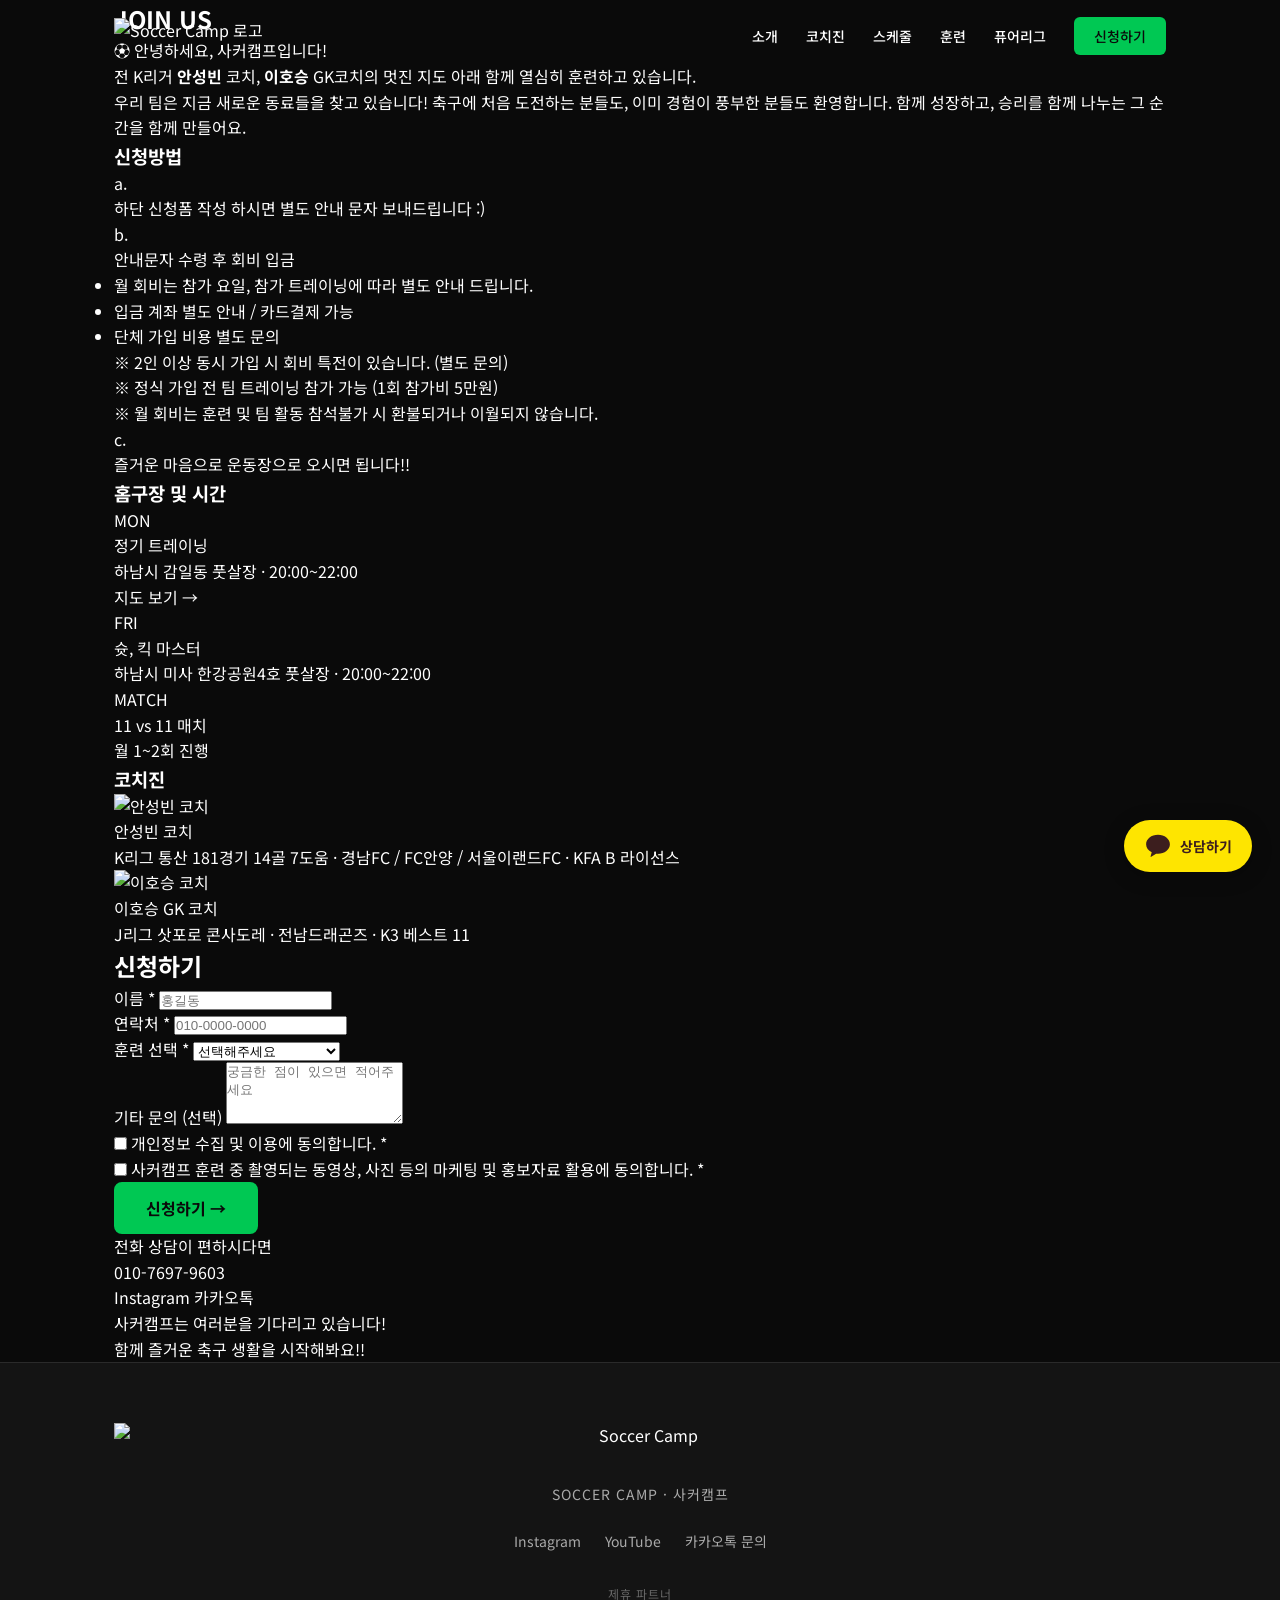
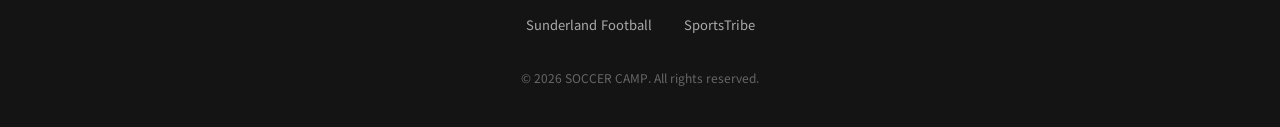
==== apply.html @ 2996419d "Create apply.html" ====
<!DOCTYPE html>
<html lang="ko">
<head>
  <meta charset="UTF-8">
  <meta name="viewport" content="width=device-width, initial-scale=1.0">
  <meta name="description" content="사커캠프 신청하기 - K리그·J리그 출신 코치진과 함께하는 아마추어 축구 트레이닝">
  <meta property="og:title" content="사커캠프 신청하기">
  <meta property="og:description" content="전 K리거 안성빈 코치, 이호승 GK코치의 멋진 지도 아래 함께 훈련하세요.">
  <title>신청하기 - SOCCER CAMP 2026</title>

  <link rel="preconnect" href="https://fonts.googleapis.com">
  <link rel="preconnect" href="https://fonts.gstatic.com" crossorigin>
  <link href="https://fonts.googleapis.com/css2?family=Bebas+Neue&family=Noto+Sans+KR:wght@300;400;500;700;900&display=swap" rel="stylesheet">
  <link rel="stylesheet" href="assets/css/style.css">
</head>
<body>

  <!-- ========== HEADER ========== -->
  <header class="header scrolled" id="header">
    <div class="container header-inner">
      <a href="index.html" class="logo">
        <img
          src="https://res.cloudinary.com/dgdg7vrwr/image/upload/h_40,f_auto,q_auto/soccer_camp-logos_vfuhl1.jpg"
          alt="Soccer Camp 로고"
          height="40"
        >
      </a>
      <button class="mobile-menu-btn" id="mobileMenuBtn" aria-label="메뉴 열기">
        <span></span><span></span><span></span>
      </button>
      <nav class="nav" id="mainNav">
        <a href="index.html#about">소개</a>
        <a href="index.html#coaches">코치진</a>
        <a href="index.html#schedule">스케줄</a>
        <a href="index.html#training">훈련</a>
        <a href="pure-league.html">퓨어리그</a>
        <a href="apply.html" class="nav-cta">신청하기</a>
      </nav>
    </div>
  </header>

  <!-- ========== PAGE CONTENT ========== -->
  <main class="apply-page">

    <!-- 상단 안내 -->
    <section class="apply-intro">
      <div class="container">
        <h1 class="apply-page-title">JOIN US</h1>
        <div class="apply-greeting">
          <p>⚽ 안녕하세요, 사커캠프입니다!</p>
          <p>전 K리거 <strong>안성빈</strong> 코치, <strong>이호승</strong> GK코치의 멋진 지도 아래 함께 열심히 훈련하고 있습니다.</p>
          <p>우리 팀은 지금 새로운 동료들을 찾고 있습니다! 축구에 처음 도전하는 분들도, 이미 경험이 풍부한 분들도 환영합니다. 함께 성장하고, 승리를 함께 나누는 그 순간을 함께 만들어요.</p>
        </div>
      </div>
    </section>

    <!-- 신청 방법 + 안내 -->
    <section class="apply-info">
      <div class="container">
        <div class="info-grid">

          <!-- 좌측: 안내 정보 -->
          <div class="info-left">

            <div class="info-block">
              <h3 class="info-heading">신청방법</h3>
              <div class="info-steps">
                <div class="info-step">
                  <span class="step-label">a.</span>
                  <p>하단 신청폼 작성 하시면 별도 안내 문자 보내드립니다 :)</p>
                </div>
                <div class="info-step">
                  <span class="step-label">b.</span>
                  <div>
                    <p>안내문자 수령 후 회비 입금</p>
                    <ul class="info-detail">
                      <li>월 회비는 참가 요일, 참가 트레이닝에 따라 별도 안내 드립니다.</li>
                      <li>입금 계좌 별도 안내 / 카드결제 가능</li>
                      <li>단체 가입 비용 별도 문의</li>
                    </ul>
                    <div class="info-notes">
                      <p>※ 2인 이상 동시 가입 시 회비 특전이 있습니다. (별도 문의)</p>
                      <p>※ 정식 가입 전 팀 트레이닝 참가 가능 (1회 참가비 5만원)</p>
                      <p>※ 월 회비는 훈련 및 팀 활동 참석불가 시 환불되거나 이월되지 않습니다.</p>
                    </div>
                  </div>
                </div>
                <div class="info-step">
                  <span class="step-label">c.</span>
                  <p>즐거운 마음으로 운동장으로 오시면 됩니다!!</p>
                </div>
              </div>
            </div>

            <div class="info-block">
              <h3 class="info-heading">홈구장 및 시간</h3>
              <div class="venue-list">
                <div class="venue-item">
                  <span class="venue-day">MON</span>
                  <div>
                    <p class="venue-name">정기 트레이닝</p>
                    <p class="venue-detail">하남시 감일동 풋살장 · 20:00~22:00</p>
                    <a href="https://naver.me/Gso9xz4Q" target="_blank" rel="noopener" class="venue-map">지도 보기 →</a>
                  </div>
                </div>
                <div class="venue-item">
                  <span class="venue-day">FRI</span>
                  <div>
                    <p class="venue-name">슛, 킥 마스터</p>
                    <p class="venue-detail">하남시 미사 한강공원4호 풋살장 · 20:00~22:00</p>
                  </div>
                </div>
                <div class="venue-item">
                  <span class="venue-day">MATCH</span>
                  <div>
                    <p class="venue-name">11 vs 11 매치</p>
                    <p class="venue-detail">월 1~2회 진행</p>
                  </div>
                </div>
              </div>
            </div>

            <div class="info-block">
              <h3 class="info-heading">코치진</h3>
              <div class="coach-mini">
                <div class="coach-mini-item">
                  <img src="https://res.cloudinary.com/dgdg7vrwr/image/upload/w_48,h_48,c_fill,g_face,f_auto,q_auto/ahn-seongbin_jlndre.png" alt="안성빈 코치">
                  <div>
                    <p class="coach-mini-name">안성빈 코치</p>
                    <p class="coach-mini-career">K리그 통산 181경기 14골 7도움 · 경남FC / FC안양 / 서울이랜드FC · KFA B 라이선스</p>
                  </div>
                </div>
                <div class="coach-mini-item">
                  <img src="https://res.cloudinary.com/dgdg7vrwr/image/upload/w_48,h_48,c_fill,g_face,f_auto,q_auto/lee-hoseung_gr8gty.png" alt="이호승 코치">
                  <div>
                    <p class="coach-mini-name">이호승 GK 코치</p>
                    <p class="coach-mini-career">J리그 삿포로 콘사도레 · 전남드래곤즈 · K3 베스트 11</p>
                  </div>
                </div>
              </div>
            </div>

          </div>

          <!-- 우측: 신청 폼 -->
          <div class="info-right">
            <div class="form-card">
              <h2 class="form-title">신청하기</h2>

              <form id="applyForm" autocomplete="on">
                <div class="form-group">
                  <label for="name">이름 <span class="required">*</span></label>
                  <input type="text" id="name" name="name" placeholder="홍길동" required>
                </div>

                <div class="form-group">
                  <label for="phone">연락처 <span class="required">*</span></label>
                  <input type="tel" id="phone" name="phone" placeholder="010-0000-0000" required>
                </div>

                <div class="form-group">
                  <label for="program">훈련 선택 <span class="required">*</span></label>
                  <select id="program" name="program" required>
                    <option value="" disabled selected>선택해주세요</option>
                    <option value="월요일 정기 트레이닝">월요일 정기 트레이닝</option>
                    <option value="금요일 슛,킥마스터">금요일 슛, 킥마스터</option>
                    <option value="GK 트레이닝">GK 트레이닝</option>
                    <option value="개인레슨">개인레슨</option>
                    <option value="팀 훈련">팀 훈련</option>
                  </select>
                </div>

                <div class="form-group">
                  <label for="message">기타 문의 <span class="optional">(선택)</span></label>
                  <textarea id="message" name="message" rows="4" placeholder="궁금한 점이 있으면 적어주세요"></textarea>
                </div>

                <div class="form-check">
                  <label class="check-label">
                    <input type="checkbox" name="privacy" required>
                    <span class="check-text">개인정보 수집 및 이용에 동의합니다. <span class="required">*</span></span>
                  </label>
                </div>

                <div class="form-check">
                  <label class="check-label">
                    <input type="checkbox" name="media" required>
                    <span class="check-text">사커캠프 훈련 중 촬영되는 동영상, 사진 등의 마케팅 및 홍보자료 활용에 동의합니다. <span class="required">*</span></span>
                  </label>
                </div>

                <button type="submit" class="btn btn-primary btn-submit">신청하기 →</button>
              </form>

              <!-- 성공 메시지 (제출 후 표시) -->
              <div id="successMessage" class="success-message" style="display:none;">
                <div class="success-icon">✅</div>
                <h3>신청이 완료되었습니다!</h3>
                <p>안내 문자를 보내드리겠습니다.</p>
                <a href="index.html" class="btn btn-outline btn-sm">메인으로 돌아가기</a>
              </div>
            </div>
          </div>

        </div>

        <!-- 하단 전화 상담 안내 -->
        <div class="apply-contact">
          <p>전화 상담이 편하시다면</p>
          <a href="tel:010-7697-9603" class="contact-phone">010-7697-9603</a>
          <div class="contact-links">
            <a href="https://www.instagram.com/soccer___camp/" target="_blank" rel="noopener">Instagram</a>
            <a href="http://pf.kakao.com/_RmxaLb" target="_blank" rel="noopener">카카오톡</a>
          </div>
          <p class="contact-closing">사커캠프는 여러분을 기다리고 있습니다!<br>함께 즐거운 축구 생활을 시작해봐요!!</p>
        </div>

      </div>
    </section>

  </main>

  <!-- ========== FOOTER ========== -->
  <footer class="footer">
    <div class="container">
      <div class="footer-brand">
        <img
          src="https://res.cloudinary.com/dgdg7vrwr/image/upload/h_60,f_auto,q_auto/soccer_camp-logos_vfuhl1.jpg"
          alt="Soccer Camp"
          height="60"
        >
        <p class="footer-name">SOCCER CAMP · 사커캠프</p>
      </div>
      <div class="footer-links">
        <a href="https://www.instagram.com/soccer___camp/" target="_blank" rel="noopener">Instagram</a>
        <a href="https://www.youtube.com/@soccercamp" target="_blank" rel="noopener">YouTube</a>
        <a href="http://pf.kakao.com/_RmxaLb" target="_blank" rel="noopener">카카오톡 문의</a>
      </div>
      <div class="footer-partners">
        <p class="footer-partners-label">제휴 파트너</p>
        <div class="footer-partner-logos">
          <a href="https://www.sunderlandfootball.co.kr/" target="_blank" rel="noopener">Sunderland Football</a>
          <a href="https://sportstribe.kr/" target="_blank" rel="noopener">SportsTribe</a>
        </div>
      </div>
      <p class="footer-copy">&copy; 2026 SOCCER CAMP. All rights reserved.</p>
    </div>
  </footer>

  <!-- 카카오톡 플로팅 -->
  <a href="http://pf.kakao.com/_RmxaLb/chat" target="_blank" rel="noopener" class="kakao-float" aria-label="카카오톡 상담">
    <svg class="kakao-icon" viewBox="0 0 40 40" xmlns="http://www.w3.org/2000/svg">
      <path d="M20 4C10.6 4 3 10.1 3 17.5c0 4.8 3.2 9 8 11.5l-1.6 5.9c-.1.5.4.9.9.6l7-4.6c.9.1 1.8.2 2.7.2 9.4 0 17-6.1 17-13.6S29.4 4 20 4z" fill="#3C1E1E"/>
    </svg>
    <span class="kakao-label">상담하기</span>
  </a>

  <script src="assets/js/main.js"></script>
  <script>
    // 폼 제출 처리 (텔레그램/Google Sheets 연동 전 임시)
    document.getElementById('applyForm').addEventListener('submit', function(e) {
      e.preventDefault();

      // 연동 전 임시: 성공 메시지만 표시
      this.style.display = 'none';
      document.getElementById('successMessage').style.display = 'flex';

      // TODO: Google Apps Script 연동 시 아래 코드 활성화
      /*
      var formData = new FormData(this);
      var data = Object.fromEntries(formData);

      fetch('YOUR_APPS_SCRIPT_URL', {
        method: 'POST',
        body: JSON.stringify(data)
      })
      .then(function(res) { return res.json(); })
      .then(function(result) {
        if (result.success) {
          document.getElementById('applyForm').style.display = 'none';
          document.getElementById('successMessage').style.display = 'flex';
        }
      })
      .catch(function() {
        alert('오류가 발생했습니다. 다시 시도해주세요.');
      });
      */
    });
  </script>
</body>
</html>
---- assets/css/style.css ----
/* ==========================================
   SOCCER CAMP 2026 - THE NEW ERA
   Design System + Full Stylesheet
   ========================================== */

/* ---------- RESET & VARIABLES ---------- */
*, *::before, *::after {
  margin: 0;
  padding: 0;
  box-sizing: border-box;
}

:root {
  --green: #00C853;
  --green-dark: #00A843;
  --dark: #0A0A0A;
  --surface: #141414;
  --surface-light: #1E1E1E;
  --white: #FFFFFF;
  --gray: #AAAAAA;
  --gray-dark: #666666;
  --gold: #FFD700;
  --gradient-green: linear-gradient(135deg, #00C853, #00A843);
  --gradient-hero: linear-gradient(90deg, #00C853, #FFD700);
  --font-heading: 'Bebas Neue', 'Arial Black', sans-serif;
  --font-body: 'Noto Sans KR', -apple-system, sans-serif;
  --transition: 0.3s ease;
  --radius: 12px;
  --radius-sm: 8px;
}

html {
  scroll-behavior: smooth;
  font-size: 16px;
}

body {
  font-family: var(--font-body);
  background-color: var(--dark);
  color: var(--white);
  line-height: 1.6;
  overflow-x: hidden;
  -webkit-font-smoothing: antialiased;
}

a {
  color: inherit;
  text-decoration: none;
}

img {
  max-width: 100%;
  height: auto;
  display: block;
}

.container {
  width: 100%;
  max-width: 1100px;
  margin: 0 auto;
  padding: 0 24px;
}


/* ---------- HEADER ---------- */
.header {
  position: fixed;
  top: 0;
  left: 0;
  width: 100%;
  z-index: 1000;
  padding: 0 0;
  background: transparent;
  transition: background var(--transition), box-shadow var(--transition);
}

.header.scrolled {
  background: rgba(10, 10, 10, 0.95);
  backdrop-filter: blur(12px);
  -webkit-backdrop-filter: blur(12px);
  box-shadow: 0 2px 20px rgba(0,0,0,0.5);
}

.header-inner {
  display: flex;
  align-items: center;
  justify-content: space-between;
  height: 72px;
}

.logo img {
  height: 36px;
  width: auto;
  object-fit: contain;
}

.nav {
  display: flex;
  align-items: center;
  gap: 28px;
}

.nav a {
  font-family: var(--font-body);
  font-size: 14px;
  font-weight: 500;
  color: var(--white);
  transition: color var(--transition);
  position: relative;
}

.nav a:not(.nav-cta)::after {
  content: '';
  position: absolute;
  bottom: -4px;
  left: 0;
  width: 0;
  height: 2px;
  background: var(--green);
  transition: width var(--transition);
}

.nav a:not(.nav-cta):hover::after {
  width: 100%;
}

.nav a:hover {
  color: var(--green);
}

.nav-cta {
  background: var(--green);
  color: var(--dark) !important;
  padding: 8px 20px;
  border-radius: 6px;
  font-weight: 700;
  transition: background var(--transition), transform var(--transition);
}

.nav-cta:hover {
  background: var(--green-dark);
  transform: translateY(-1px);
}

.nav-cta::after {
  display: none !important;
}

/* Mobile Menu Button */
.mobile-menu-btn {
  display: none;
  flex-direction: column;
  gap: 5px;
  background: none;
  border: none;
  cursor: pointer;
  padding: 8px;
  z-index: 1001;
}

.mobile-menu-btn span {
  display: block;
  width: 24px;
  height: 2px;
  background: var(--white);
  border-radius: 2px;
  transition: var(--transition);
}

.mobile-menu-btn.active span:nth-child(1) {
  transform: rotate(45deg) translate(5px, 5px);
}

.mobile-menu-btn.active span:nth-child(2) {
  opacity: 0;
}

.mobile-menu-btn.active span:nth-child(3) {
  transform: rotate(-45deg) translate(5px, -5px);
}


/* ---------- HERO ---------- */
.hero {
  position: relative;
  width: 100%;
  height: 100vh;
  min-height: 600px;
  overflow: hidden;
  display: flex;
  align-items: center;
  justify-content: center;
}

.hero-video {
  position: absolute;
  inset: 0;
  z-index: 1;
  overflow: hidden;
}

.hero-video iframe {
  width: 100vw;
  height: 56.25vw;
  min-height: 100vh;
  min-width: 177.78vh;
  position: absolute;
  top: 50%;
  left: 50%;
  transform: translate(-50%, -50%);
  pointer-events: none;
  border: none;
}

.hero-overlay {
  position: absolute;
  inset: 0;
  z-index: 2;
  background: rgba(0, 0, 0, 0.55);
}

.hero-content {
  position: relative;
  z-index: 3;
  text-align: center;
  padding: 0 24px;
}

.hero-title {
  font-family: var(--font-heading);
  font-size: clamp(48px, 8vw, 80px);
  letter-spacing: 4px;
  line-height: 1.1;
  color: var(--white);
  margin-bottom: 8px;
}

.hero-subtitle {
  font-family: var(--font-heading);
  font-size: clamp(28px, 5vw, 52px);
  letter-spacing: 6px;
  background: var(--gradient-hero);
  -webkit-background-clip: text;
  -webkit-text-fill-color: transparent;
  background-clip: text;
  margin-bottom: 40px;
}

.hero-cta {
  display: flex;
  gap: 16px;
  justify-content: center;
  flex-wrap: wrap;
}


/* ---------- BUTTONS ---------- */
.btn {
  display: inline-flex;
  align-items: center;
  justify-content: center;
  padding: 14px 32px;
  font-family: var(--font-body);
  font-size: 16px;
  font-weight: 700;
  border-radius: var(--radius-sm);
  cursor: pointer;
  transition: all var(--transition);
  border: none;
  text-align: center;
}

.btn-primary {
  background: var(--green);
  color: var(--dark);
}

.btn-primary:hover {
  background: var(--green-dark);
  transform: translateY(-2px);
  box-shadow: 0 8px 24px rgba(0, 200, 83, 0.35);
}

.btn-outline {
  background: transparent;
  color: var(--white);
  border: 2px solid var(--white);
}

.btn-outline:hover {
  background: var(--white);
  color: var(--dark);
  transform: translateY(-2px);
}

.btn-white {
  background: var(--white);
  color: var(--dark);
  font-size: 18px;
}

.btn-white:hover {
  transform: translateY(-3px);
  box-shadow: 0 12px 32px rgba(255, 255, 255, 0.25);
}

.btn-lg {
  padding: 18px 48px;
  font-size: 18px;
}

.btn-sm {
  padding: 10px 24px;
  font-size: 14px;
}


/* ---------- SECTION COMMON ---------- */
.section {
  padding: 100px 0;
}

.section-title {
  font-family: var(--font-heading);
  font-size: clamp(36px, 5vw, 52px);
  text-align: center;
  letter-spacing: 3px;
  margin-bottom: 40px;
  color: var(--white);
}

.section-lead {
  text-align: center;
  font-size: 18px;
  color: var(--gray);
  line-height: 1.8;
  margin-bottom: 32px;
}

.title-accent {
  background: var(--gradient-hero);
  -webkit-background-clip: text;
  -webkit-text-fill-color: transparent;
  background-clip: text;
}


/* ---------- SECTION 1: ABOUT ---------- */
.about {
  background: var(--dark);
}

.about-text {
  max-width: 720px;
  margin: 0 auto 48px;
  text-align: center;
  font-size: 17px;
  line-height: 1.9;
  color: var(--gray);
}

.about-text p {
  margin-bottom: 16px;
}

.about-highlight {
  color: var(--white) !important;
  font-size: 19px !important;
  line-height: 1.8;
}

.text-green {
  color: var(--green);
}

.text-bold {
  font-weight: 900;
}

.divider {
  width: 60px;
  height: 3px;
  background: var(--green);
  margin: 48px auto;
  border-radius: 2px;
}

/* Coach Highlight (이호승 코치) */
.coach-highlight {
  display: flex;
  align-items: flex-start;
  gap: 32px;
  max-width: 720px;
  margin: 0 auto;
  padding: 32px;
  background: var(--surface);
  border-radius: var(--radius);
  border-left: 4px solid var(--green);
}

.coach-highlight-image img {
  width: 120px;
  height: 120px;
  border-radius: 50%;
  object-fit: cover;
  border: 3px solid var(--green);
  flex-shrink: 0;
}

.coach-highlight-info h3 {
  font-size: 18px;
  font-weight: 700;
  color: var(--green);
  margin-bottom: 8px;
}

.coach-highlight-info p {
  font-size: 15px;
  line-height: 1.7;
  color: var(--gray);
  margin-bottom: 8px;
}

.coach-highlight-info strong {
  color: var(--white);
}


/* ---------- SECTION 2: COACHES ---------- */
.coaches {
  background: var(--surface);
  text-align: center;
}

.coach-grid {
  display: flex;
  justify-content: center;
  gap: 48px;
  flex-wrap: wrap;
  margin-bottom: 40px;
}

.coach-card {
  background: var(--surface-light);
  border: 2px solid transparent;
  border-radius: var(--radius);
  padding: 40px 32px 32px;
  width: 280px;
  text-align: center;
  transition: all var(--transition);
}

.coach-card:hover {
  border-color: var(--green);
  transform: translateY(-6px);
  box-shadow: 0 16px 40px rgba(0, 200, 83, 0.15);
}

.coach-image {
  margin-bottom: 20px;
}

.coach-image img {
  width: 180px;
  height: 180px;
  border-radius: 50%;
  object-fit: cover;
  border: 3px solid var(--green);
  margin: 0 auto;
}

.coach-info h3 {
  font-family: var(--font-body);
  font-size: 22px;
  font-weight: 900;
  margin-bottom: 4px;
}

.coach-role {
  font-family: var(--font-heading);
  font-size: 14px;
  letter-spacing: 3px;
  color: var(--green);
  margin-bottom: 8px;
}

.coach-career {
  font-size: 14px;
  color: var(--gray);
}


/* ---------- SECTION 3: SCHEDULE ---------- */
.schedule {
  background: var(--dark);
}

.schedule-grid {
  display: flex;
  justify-content: center;
  gap: 24px;
  flex-wrap: wrap;
  margin-bottom: 40px;
}

.schedule-card {
  background: var(--surface);
  border-radius: var(--radius);
  padding: 36px 28px;
  width: 340px;
  border-top: 4px solid var(--green);
  transition: transform var(--transition);
}

.schedule-card:hover {
  transform: translateY(-4px);
}

.schedule-day {
  font-family: var(--font-heading);
  font-size: 40px;
  letter-spacing: 4px;
  color: var(--white);
  margin-bottom: 4px;
}

.schedule-time {
  font-family: var(--font-heading);
  font-size: 20px;
  color: var(--green);
  letter-spacing: 2px;
  margin-bottom: 12px;
}

.schedule-name {
  font-family: var(--font-heading);
  font-size: 22px;
  letter-spacing: 2px;
  color: var(--white);
  margin-bottom: 12px;
}

.schedule-desc {
  font-size: 14px;
  line-height: 1.7;
  color: var(--gray);
}

/* GK Message Box */
.gk-message {
  max-width: 700px;
  margin: 0 auto;
  padding: 32px;
  background: var(--green);
  border-radius: var(--radius);
  text-align: center;
}

.gk-message h4 {
  font-size: 18px;
  font-weight: 900;
  color: var(--dark);
  margin-bottom: 12px;
}

.gk-message p {
  font-size: 15px;
  line-height: 1.7;
  color: var(--dark);
}

.gk-message strong {
  font-weight: 900;
}


/* ---------- SECTION 4: TRAINING ---------- */
.training {
  background: var(--surface);
  text-align: center;
}


/* ---------- SECTION 5: CTA ---------- */
.cta {
  background: var(--gradient-green);
  text-align: center;
  padding: 120px 0;
}

.cta-title {
  font-family: var(--font-heading);
  font-size: clamp(36px, 5vw, 52px);
  letter-spacing: 3px;
  color: var(--white);
  margin-bottom: 32px;
}

.cta-copy {
  max-width: 600px;
  margin: 0 auto 40px;
}

.cta-copy p {
  font-size: 17px;
  line-height: 1.8;
  color: rgba(255, 255, 255, 0.85);
  margin-bottom: 4px;
}

.cta-punch {
  font-size: 20px !important;
  color: var(--white) !important;
  margin-top: 12px !important;
}

.cta-punch strong {
  font-weight: 900;
  text-decoration: underline;
  text-underline-offset: 4px;
}


/* ---------- SECTION 6: LEAGUE ---------- */
.league {
  background: var(--dark);
  text-align: center;
}


/* ---------- SECTION 7: INSTAGRAM ---------- */
.instagram {
  background: var(--surface);
  text-align: center;
}

.insta-grid {
  display: grid;
  grid-template-columns: repeat(4, 1fr);
  gap: 12px;
  max-width: 720px;
  margin: 0 auto 32px;
}

.insta-item {
  display: block;
  overflow: hidden;
  border-radius: var(--radius-sm);
  aspect-ratio: 1 / 1;
  transition: opacity var(--transition), transform var(--transition);
}

.insta-item img {
  width: 100%;
  height: 100%;
  object-fit: cover;
}

.insta-item:hover {
  opacity: 0.8;
  transform: scale(1.03);
}


/* ---------- FOOTER ---------- */
.footer {
  background: var(--surface);
  border-top: 1px solid #2a2a2a;
  padding: 60px 0 40px;
  text-align: center;
}

.footer-brand {
  margin-bottom: 24px;
}

.footer-brand img {
  height: 48px;
  margin: 0 auto 12px;
}

.footer-name {
  font-size: 14px;
  color: var(--gray);
  letter-spacing: 1px;
}

.footer-links {
  display: flex;
  justify-content: center;
  gap: 24px;
  margin-bottom: 32px;
}

.footer-links a {
  font-size: 14px;
  color: var(--gray);
  transition: color var(--transition);
}

.footer-links a:hover {
  color: var(--green);
}

.footer-partners {
  margin-bottom: 32px;
}

.footer-partners-label {
  font-size: 12px;
  color: var(--gray-dark);
  margin-bottom: 12px;
  letter-spacing: 1px;
  text-transform: uppercase;
}

.footer-partner-logos {
  display: flex;
  justify-content: center;
  gap: 32px;
}

.footer-partner-logos a {
  font-size: 13px;
  color: var(--gray);
  transition: color var(--transition);
}

.footer-partner-logos a:hover {
  color: var(--green);
}

.footer-copy {
  font-size: 12px;
  color: var(--gray-dark);
}


/* ---------- 카카오톡 플로팅 버튼 ---------- */
.kakao-float {
  position: fixed;
  bottom: 28px;
  right: 28px;
  z-index: 999;
  display: flex;
  align-items: center;
  gap: 8px;
  background: #FEE500;
  color: #3C1E1E;
  padding: 12px 20px;
  border-radius: 50px;
  font-size: 14px;
  font-weight: 700;
  box-shadow: 0 4px 20px rgba(0, 0, 0, 0.3);
  transition: all var(--transition);
  text-decoration: none;
}

.kakao-float:hover {
  transform: translateY(-3px);
  box-shadow: 0 8px 28px rgba(0, 0, 0, 0.4);
}

.kakao-icon {
  width: 28px;
  height: 28px;
  flex-shrink: 0;
}


/* ---------- SCROLL ANIMATION ---------- */
.fade-in {
  opacity: 0;
  transform: translateY(30px);
  transition: opacity 0.6s ease, transform 0.6s ease;
}

.fade-in.visible {
  opacity: 1;
  transform: translateY(0);
}


/* ==========================================
   RESPONSIVE
   ========================================== */

/* Tablet */
@media (max-width: 1024px) {
  .coach-grid {
    gap: 32px;
  }

  .schedule-card {
    width: 300px;
  }
}

/* Mobile */
@media (max-width: 768px) {

  /* Header */
  .mobile-menu-btn {
    display: flex;
  }

  .nav {
    position: fixed;
    top: 0;
    right: -100%;
    width: 260px;
    height: 100vh;
    background: rgba(10, 10, 10, 0.98);
    flex-direction: column;
    padding: 80px 32px 40px;
    gap: 24px;
    transition: right var(--transition);
  }

  .nav.open {
    right: 0;
  }

  .nav a {
    font-size: 18px;
  }

  .nav-cta {
    width: 100%;
    text-align: center;
    padding: 14px 24px;
  }

  .hero-title {
    font-size: 40px;
    letter-spacing: 2px;
  }

  .hero-subtitle {
    font-size: 24px;
    letter-spacing: 4px;
    margin-bottom: 32px;
  }

  .hero-cta {
    flex-direction: column;
    gap: 12px;
    align-items: center;
  }

  .hero-cta .btn {
    width: 220px;
  }

  /* Section */
  .section {
    padding: 72px 0;
  }

  .section-title {
    font-size: 32px;
    margin-bottom: 28px;
  }

  /* About */
  .about-text {
    font-size: 15px;
    text-align: left;
  }

  .about-highlight {
    font-size: 16px !important;
    text-align: center;
  }

  .coach-highlight {
    flex-direction: column;
    align-items: center;
    text-align: center;
    padding: 24px;
  }

  .coach-highlight-image img {
    width: 100px;
    height: 100px;
  }

  /* Coaches */
  .coach-grid {
    flex-direction: column;
    align-items: center;
    gap: 24px;
  }

  .coach-card {
    width: 100%;
    max-width: 320px;
  }

  /* Schedule */
  .schedule-grid {
    flex-direction: column;
    align-items: center;
  }

  .schedule-card {
    width: 100%;
    max-width: 360px;
  }

  /* CTA */
  .cta {
    padding: 80px 0;
  }

  .cta-copy p {
    font-size: 15px;
  }

  .cta-punch {
    font-size: 17px !important;
  }

  /* Instagram */
  .insta-grid {
    grid-template-columns: repeat(2, 1fr);
  }

  /* Kakao Float */
  .kakao-float {
    bottom: 20px;
    right: 16px;
    padding: 10px 16px;
    font-size: 13px;
  }

  .kakao-icon {
    width: 24px;
    height: 24px;
  }
}

/* Small Mobile */
@media (max-width: 375px) {
  .hero-title {
    font-size: 32px;
  }

  .hero-subtitle {
    font-size: 20px;
  }

  .container {
    padding: 0 16px;
  }
}
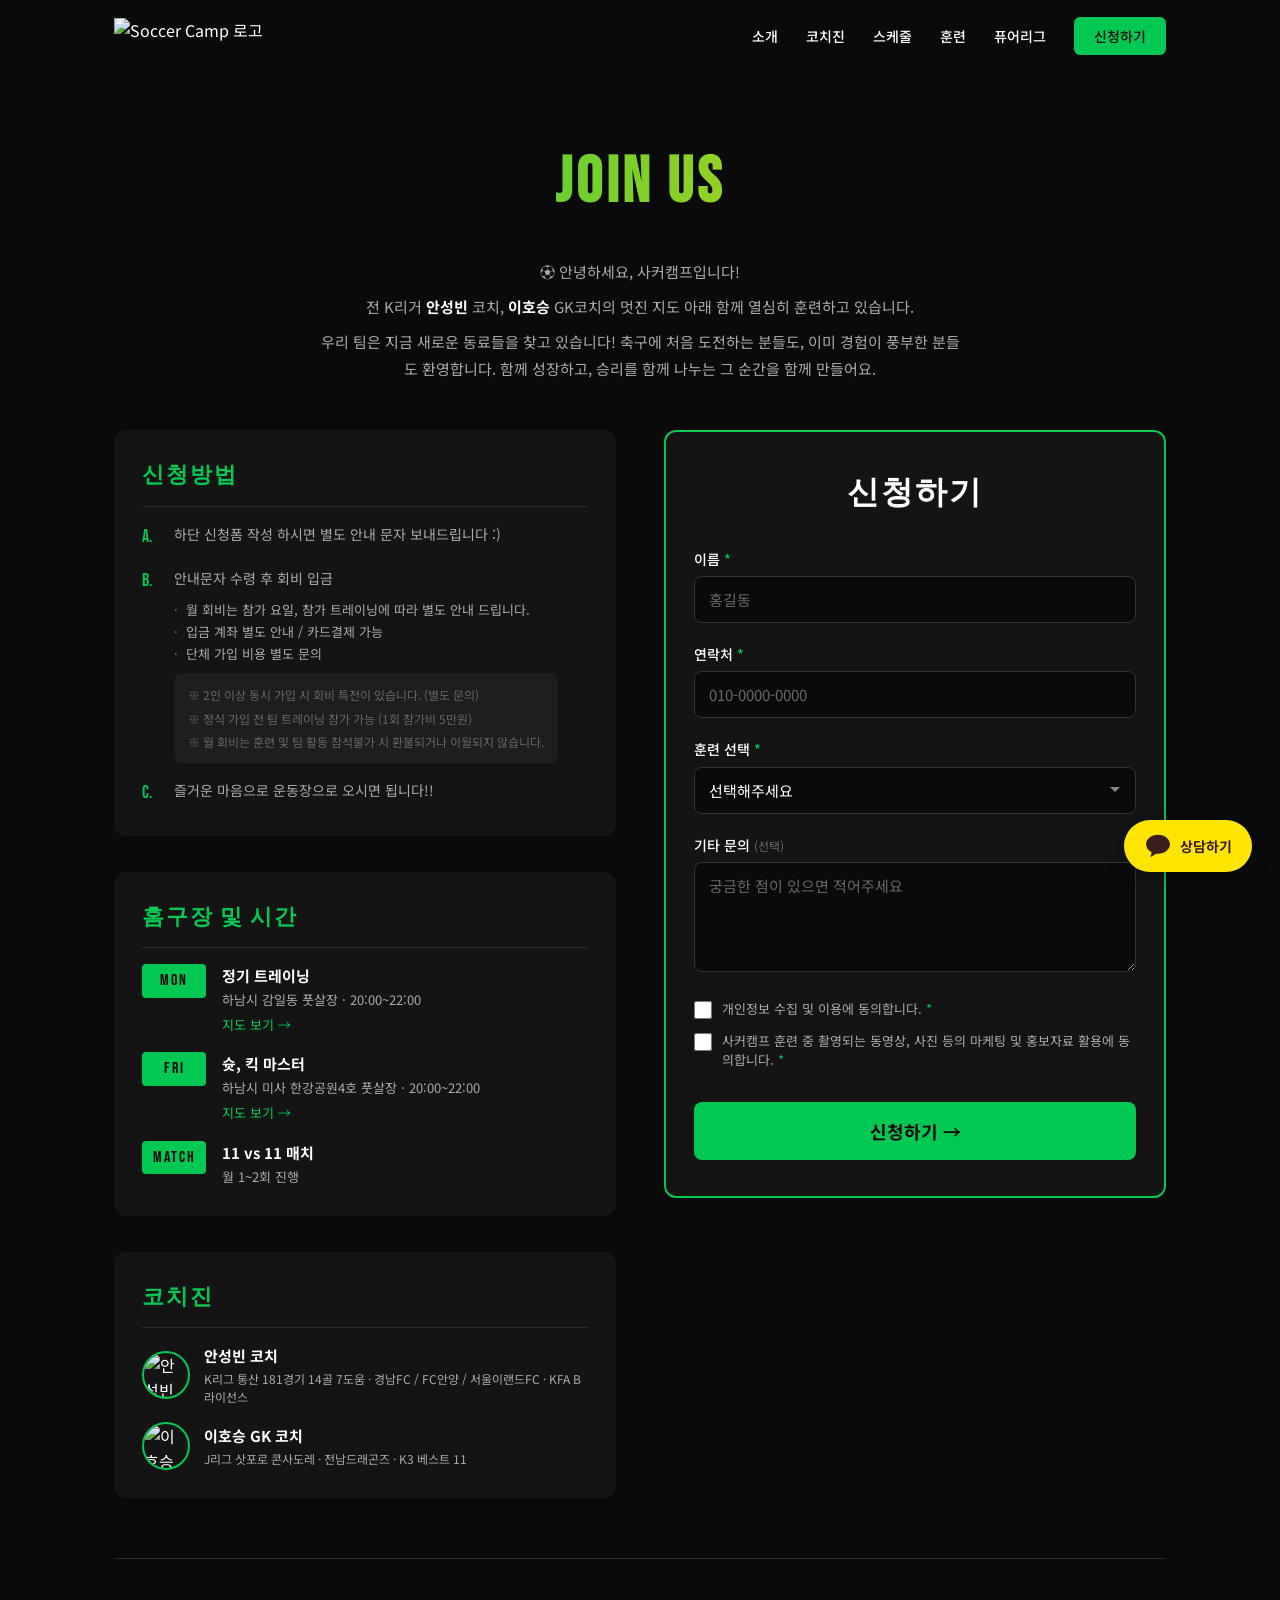
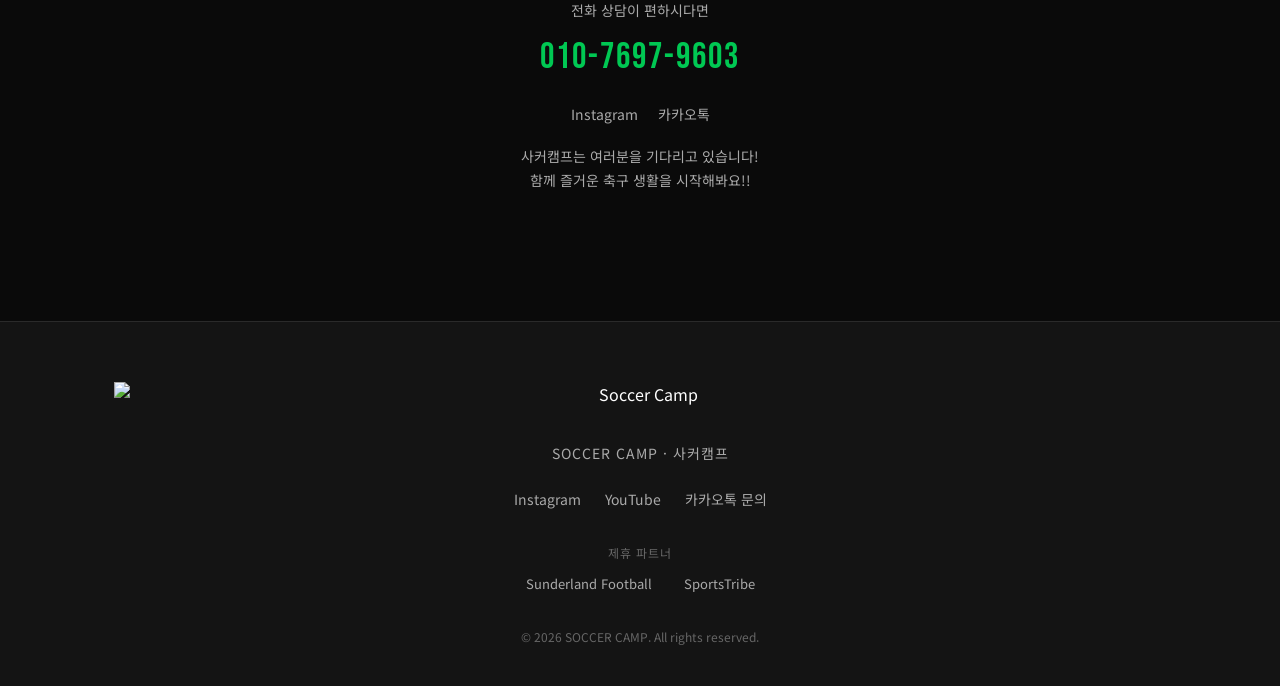
==== commit b9ae641a: "Update apply.html" ====
--- a/apply.html
+++ b/apply.html
@@ -108,6 +108,7 @@
                   <div>
                     <p class="venue-name">슛, 킥 마스터</p>
                     <p class="venue-detail">하남시 미사 한강공원4호 풋살장 · 20:00~22:00</p>
+                    <a href="https://naver.me/xgN0QK6T" target="_blank" rel="noopener" class="venue-map">지도 보기 →</a>
                   </div>
                 </div>
                 <div class="venue-item">
@@ -164,6 +165,7 @@
                     <option value="" disabled selected>선택해주세요</option>
                     <option value="월요일 정기 트레이닝">월요일 정기 트레이닝</option>
                     <option value="금요일 슛,킥마스터">금요일 슛, 킥마스터</option>
+                    <option value="월,금 주2회 패키지">월, 금 주2회 패키지</option>
                     <option value="GK 트레이닝">GK 트레이닝</option>
                     <option value="개인레슨">개인레슨</option>
                     <option value="팀 훈련">팀 훈련</option>
--- a/assets/css/style.css
+++ b/assets/css/style.css
@@ -954,3 +954,454 @@
     padding: 0 16px;
   }
 }
+
+/* ==========================================
+   APPLY PAGE
+   ========================================== */
+
+.apply-page {
+  padding-top: 72px;
+}
+
+/* --- Intro --- */
+.apply-intro {
+  padding: 60px 0 40px;
+  text-align: center;
+}
+
+.apply-page-title {
+  font-family: var(--font-heading);
+  font-size: clamp(40px, 6vw, 64px);
+  letter-spacing: 4px;
+  margin-bottom: 24px;
+  background: var(--gradient-hero);
+  -webkit-background-clip: text;
+  -webkit-text-fill-color: transparent;
+  background-clip: text;
+}
+
+.apply-greeting {
+  max-width: 640px;
+  margin: 0 auto;
+  font-size: 15px;
+  line-height: 1.8;
+  color: var(--gray);
+}
+
+.apply-greeting p {
+  margin-bottom: 8px;
+}
+
+.apply-greeting strong {
+  color: var(--white);
+}
+
+/* --- Info Grid (좌: 안내 / 우: 폼) --- */
+.apply-info {
+  padding: 0 0 80px;
+}
+
+.info-grid {
+  display: grid;
+  grid-template-columns: 1fr 1fr;
+  gap: 48px;
+  align-items: start;
+  margin-bottom: 60px;
+}
+
+/* Left: 안내 정보 */
+.info-left {
+  display: flex;
+  flex-direction: column;
+  gap: 36px;
+}
+
+.info-block {
+  background: var(--surface);
+  border-radius: var(--radius);
+  padding: 28px;
+}
+
+.info-heading {
+  font-family: var(--font-heading);
+  font-size: 22px;
+  letter-spacing: 2px;
+  color: var(--green);
+  margin-bottom: 16px;
+  padding-bottom: 12px;
+  border-bottom: 1px solid #2a2a2a;
+}
+
+/* 신청방법 스텝 */
+.info-steps {
+  display: flex;
+  flex-direction: column;
+  gap: 16px;
+}
+
+.info-step {
+  display: flex;
+  gap: 12px;
+}
+
+.step-label {
+  font-family: var(--font-heading);
+  font-size: 18px;
+  color: var(--green);
+  flex-shrink: 0;
+  width: 20px;
+}
+
+.info-step p {
+  font-size: 14px;
+  line-height: 1.7;
+  color: var(--gray);
+}
+
+.info-detail {
+  list-style: none;
+  margin: 8px 0;
+  padding: 0;
+}
+
+.info-detail li {
+  font-size: 13px;
+  color: var(--gray);
+  line-height: 1.7;
+  padding-left: 12px;
+  position: relative;
+}
+
+.info-detail li::before {
+  content: '·';
+  position: absolute;
+  left: 0;
+  color: var(--green);
+}
+
+.info-notes {
+  background: var(--surface-light);
+  border-radius: var(--radius-sm);
+  padding: 12px 14px;
+  margin-top: 8px;
+}
+
+.info-notes p {
+  font-size: 12px;
+  line-height: 1.6;
+  color: var(--gray-dark);
+  margin-bottom: 4px;
+}
+
+.info-notes p:last-child {
+  margin-bottom: 0;
+}
+
+/* 홈구장 */
+.venue-list {
+  display: flex;
+  flex-direction: column;
+  gap: 16px;
+}
+
+.venue-item {
+  display: flex;
+  gap: 16px;
+  align-items: flex-start;
+}
+
+.venue-day {
+  font-family: var(--font-heading);
+  font-size: 16px;
+  letter-spacing: 2px;
+  color: var(--dark);
+  background: var(--green);
+  padding: 4px 10px;
+  border-radius: 4px;
+  flex-shrink: 0;
+  min-width: 64px;
+  text-align: center;
+}
+
+.venue-name {
+  font-size: 15px;
+  font-weight: 700;
+  color: var(--white);
+  margin-bottom: 2px;
+}
+
+.venue-detail {
+  font-size: 13px;
+  color: var(--gray);
+}
+
+.venue-map {
+  font-size: 13px;
+  color: var(--green);
+  transition: opacity var(--transition);
+}
+
+.venue-map:hover {
+  opacity: 0.7;
+}
+
+/* 코치 미니 카드 */
+.coach-mini {
+  display: flex;
+  flex-direction: column;
+  gap: 16px;
+}
+
+.coach-mini-item {
+  display: flex;
+  gap: 14px;
+  align-items: center;
+}
+
+.coach-mini-item img {
+  width: 48px;
+  height: 48px;
+  border-radius: 50%;
+  object-fit: cover;
+  border: 2px solid var(--green);
+  flex-shrink: 0;
+}
+
+.coach-mini-name {
+  font-size: 15px;
+  font-weight: 700;
+  color: var(--white);
+  margin-bottom: 2px;
+}
+
+.coach-mini-career {
+  font-size: 12px;
+  color: var(--gray);
+  line-height: 1.5;
+}
+
+/* --- Right: 신청 폼 --- */
+.form-card {
+  background: var(--surface);
+  border: 2px solid var(--green);
+  border-radius: var(--radius);
+  padding: 36px 28px;
+  position: sticky;
+  top: 90px;
+}
+
+.form-title {
+  font-family: var(--font-heading);
+  font-size: 32px;
+  letter-spacing: 2px;
+  text-align: center;
+  margin-bottom: 28px;
+  color: var(--white);
+}
+
+.form-group {
+  margin-bottom: 20px;
+}
+
+.form-group label {
+  display: block;
+  font-size: 14px;
+  font-weight: 500;
+  color: var(--white);
+  margin-bottom: 6px;
+}
+
+.required {
+  color: var(--green);
+}
+
+.optional {
+  font-size: 12px;
+  color: var(--gray-dark);
+  font-weight: 400;
+}
+
+.form-group input,
+.form-group select,
+.form-group textarea {
+  width: 100%;
+  padding: 12px 14px;
+  background: var(--dark);
+  border: 1px solid #333;
+  border-radius: var(--radius-sm);
+  color: var(--white);
+  font-family: var(--font-body);
+  font-size: 15px;
+  transition: border-color var(--transition);
+  outline: none;
+}
+
+.form-group input:focus,
+.form-group select:focus,
+.form-group textarea:focus {
+  border-color: var(--green);
+}
+
+.form-group input::placeholder,
+.form-group textarea::placeholder {
+  color: var(--gray-dark);
+}
+
+.form-group select {
+  appearance: none;
+  -webkit-appearance: none;
+  background-image: url("data:image/svg+xml,%3Csvg xmlns='http://www.w3.org/2000/svg' width='12' height='12' viewBox='0 0 12 12'%3E%3Cpath fill='%23888' d='M6 8L1 3h10z'/%3E%3C/svg%3E");
+  background-repeat: no-repeat;
+  background-position: right 14px center;
+  padding-right: 36px;
+  cursor: pointer;
+}
+
+.form-group select option {
+  background: var(--dark);
+  color: var(--white);
+}
+
+.form-group textarea {
+  resize: vertical;
+  min-height: 80px;
+}
+
+/* 체크박스 */
+.form-check {
+  margin-bottom: 12px;
+}
+
+.check-label {
+  display: flex;
+  gap: 10px;
+  align-items: flex-start;
+  cursor: pointer;
+}
+
+.check-label input[type="checkbox"] {
+  width: 18px;
+  height: 18px;
+  accent-color: var(--green);
+  margin-top: 2px;
+  flex-shrink: 0;
+  cursor: pointer;
+}
+
+.check-text {
+  font-size: 13px;
+  line-height: 1.5;
+  color: var(--gray);
+}
+
+/* 제출 버튼 */
+.btn-submit {
+  width: 100%;
+  padding: 16px;
+  font-size: 18px;
+  margin-top: 20px;
+}
+
+/* 성공 메시지 */
+.success-message {
+  flex-direction: column;
+  align-items: center;
+  text-align: center;
+  gap: 16px;
+  padding: 40px 20px;
+}
+
+.success-icon {
+  font-size: 48px;
+}
+
+.success-message h3 {
+  font-size: 22px;
+  font-weight: 900;
+  color: var(--white);
+}
+
+.success-message p {
+  font-size: 15px;
+  color: var(--gray);
+}
+
+/* --- 하단 연락처 --- */
+.apply-contact {
+  text-align: center;
+  padding: 40px 0;
+  border-top: 1px solid #2a2a2a;
+}
+
+.apply-contact > p {
+  font-size: 14px;
+  color: var(--gray);
+  margin-bottom: 8px;
+}
+
+.contact-phone {
+  display: inline-block;
+  font-family: var(--font-heading);
+  font-size: 36px;
+  letter-spacing: 2px;
+  color: var(--green);
+  margin-bottom: 16px;
+  transition: opacity var(--transition);
+}
+
+.contact-phone:hover {
+  opacity: 0.7;
+}
+
+.contact-links {
+  display: flex;
+  justify-content: center;
+  gap: 20px;
+  margin-bottom: 20px;
+}
+
+.contact-links a {
+  font-size: 14px;
+  color: var(--gray);
+  transition: color var(--transition);
+}
+
+.contact-links a:hover {
+  color: var(--green);
+}
+
+.contact-closing {
+  font-size: 15px;
+  line-height: 1.7;
+  color: var(--gray);
+}
+
+/* --- RESPONSIVE --- */
+@media (max-width: 768px) {
+  .apply-intro {
+    padding: 40px 0 24px;
+  }
+
+  .info-grid {
+    grid-template-columns: 1fr;
+    gap: 32px;
+  }
+
+  .form-card {
+    position: static;
+    padding: 28px 20px;
+  }
+
+  .info-block {
+    padding: 20px;
+  }
+
+  .venue-item {
+    flex-direction: column;
+    gap: 8px;
+  }
+
+  .contact-phone {
+    font-size: 28px;
+  }
+}
